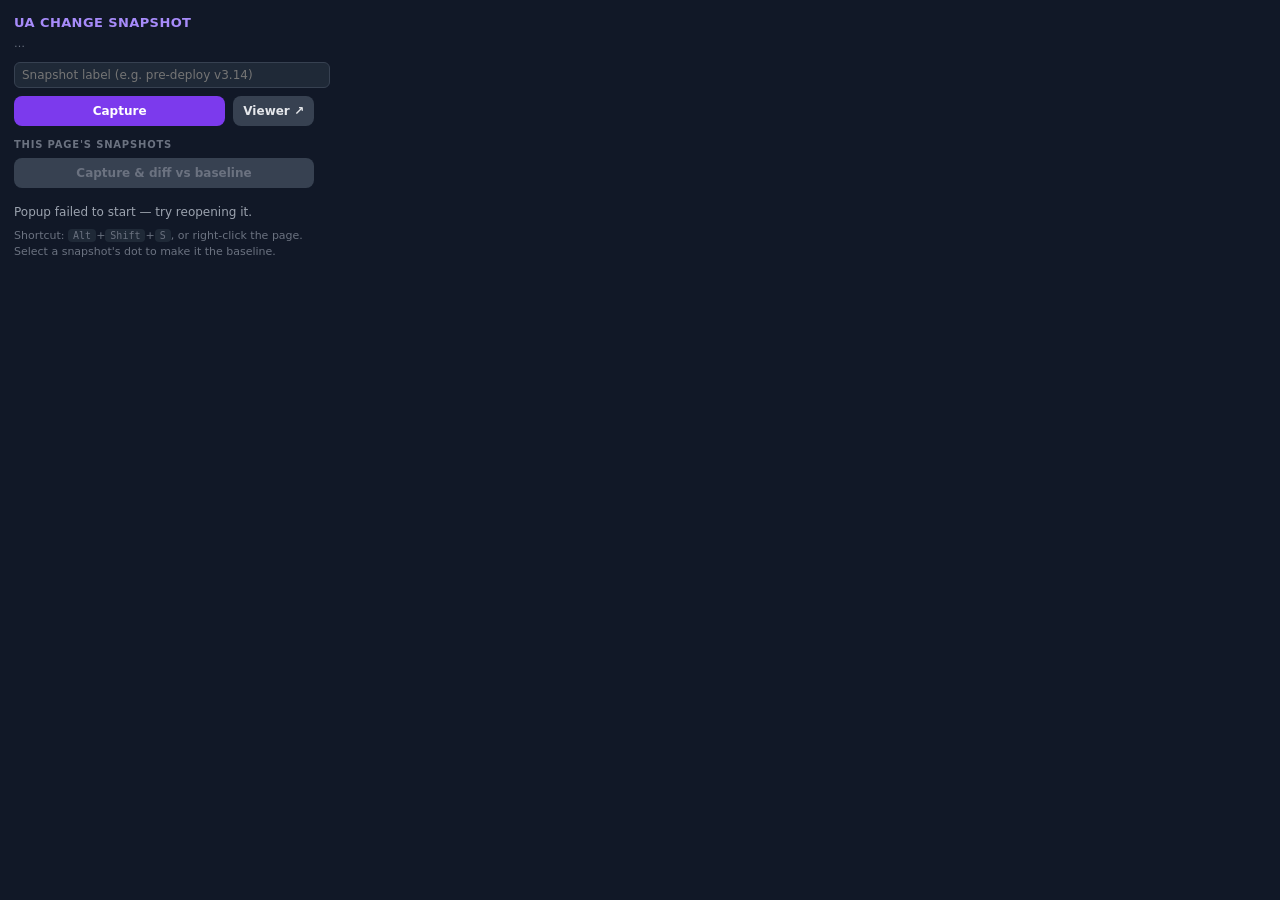
==== popup/popup.html @ 267c85a6 "feat: UA Change Snapshot v1.0.0 — scroll-and-stitch capture, DOM+pixel diff, overlay viewer, markdow" ====
<!DOCTYPE html>
<html>
<head>
  <meta charset="utf-8" />
  <style>
    :root { color-scheme: dark; }
    body {
      width: 300px; margin: 0; padding: 14px;
      font: 13px/1.4 system-ui, sans-serif; color: #e5e7eb;
      background: #111827;
    }
    h1 { font-size: 13px; margin: 0 0 10px; color: #a78bfa; letter-spacing: .4px; }
    .page { font-size: 11px; color: #6b7280; margin: -6px 0 10px; overflow: hidden; text-overflow: ellipsis; white-space: nowrap; }
    .row { display: flex; gap: 8px; margin-bottom: 10px; }
    button {
      padding: 8px 10px; border: 0; border-radius: 8px; cursor: pointer;
      font: 600 12px system-ui, sans-serif;
    }
    #capture { flex: 1; background: #7c3aed; color: #fff; }
    #capture:hover { background: #6d28d9; }
    #open { background: #374151; color: #e5e7eb; }
    #open:hover { background: #4b5563; }
    input[type="text"] {
      width: 100%; background: #1f2937; color: #e5e7eb; border: 1px solid #374151;
      border-radius: 6px; padding: 5px 7px; font: 12px system-ui; margin-bottom: 8px;
    }
    h2 { font-size: 10px; margin: 12px 0 6px; color: #6b7280; text-transform: uppercase; letter-spacing: .8px; }
    .snap {
      display: flex; align-items: center; gap: 8px; padding: 6px 8px; margin-bottom: 4px;
      background: #1f2937; border-radius: 8px; cursor: pointer;
    }
    .snap.sel { outline: 1px solid #7c3aed; }
    .snap .radio { width: 12px; height: 12px; border-radius: 50%; border: 2px solid #6b7280; flex: none; }
    .snap.sel .radio { border-color: #7c3aed; background: #7c3aed; }
    .snap .meta { flex: 1; min-width: 0; }
    .snap .lbl { font-size: 12px; color: #e5e7eb; overflow: hidden; text-overflow: ellipsis; white-space: nowrap; }
    .snap .sub { font-size: 10px; color: #6b7280; }
    .snap .del { background: none; border: 0; color: #9ca3af; cursor: pointer; font-size: 13px; padding: 0 2px; }
    .snap .del:hover { color: #f87171; }
    #diffbtn { width: 100%; background: #0e7490; color: #fff; margin-bottom: 8px; }
    #diffbtn:hover { background: #155e75; }
    #diffbtn:disabled { background: #374151; color: #6b7280; cursor: default; }
    .empty { color: #6b7280; font-size: 11px; }
    #stats { margin-top: 8px; font-size: 12px; color: #9ca3af; min-height: 16px; }
    #stats b { color: #22d3ee; }
    .hint { margin-top: 8px; font-size: 11px; color: #6b7280; }
    kbd { background: #1f2937; border-radius: 4px; padding: 1px 5px; font-size: 10px; }
  </style>
</head>
<body>
  <h1>UA CHANGE SNAPSHOT</h1>
  <div class="page" id="page">…</div>
  <input id="label" type="text" placeholder="Snapshot label (e.g. pre-deploy v3.14)" maxlength="60" />
  <div class="row">
    <button id="capture">Capture</button>
    <button id="open">Viewer ↗</button>
  </div>
  <h2>This page's snapshots</h2>
  <div id="list"></div>
  <button id="diffbtn" disabled>Capture &amp; diff vs baseline</button>
  <div id="stats"></div>
  <div class="hint">Shortcut: <kbd>Alt</kbd>+<kbd>Shift</kbd>+<kbd>S</kbd>, or right-click the page.<br />Select a snapshot's dot to make it the baseline.</div>
  <script type="module" src="popup.js"></script>
</body>
</html>
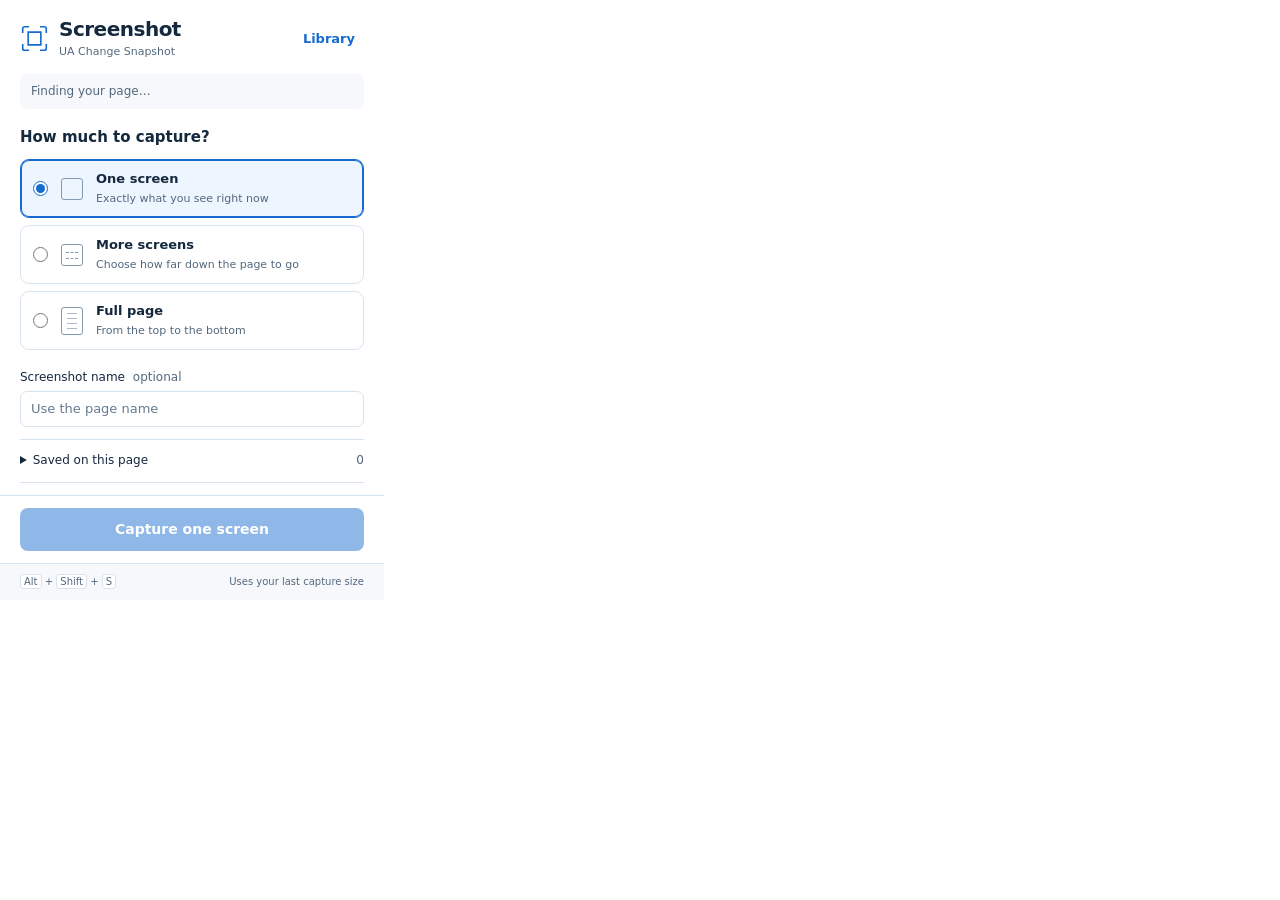
==== commit b5c6124e: "Refactor popup UI and logic for screenshot capturing - Updated popup.html to enhance the layout and " ====
--- a/popup/popup.html
+++ b/popup/popup.html
@@ -1,65 +1,31 @@
-<!DOCTYPE html>
-<html>
-<head>
-  <meta charset="utf-8" />
-  <style>
-    :root { color-scheme: dark; }
-    body {
-      width: 300px; margin: 0; padding: 14px;
-      font: 13px/1.4 system-ui, sans-serif; color: #e5e7eb;
-      background: #111827;
-    }
-    h1 { font-size: 13px; margin: 0 0 10px; color: #a78bfa; letter-spacing: .4px; }
-    .page { font-size: 11px; color: #6b7280; margin: -6px 0 10px; overflow: hidden; text-overflow: ellipsis; white-space: nowrap; }
-    .row { display: flex; gap: 8px; margin-bottom: 10px; }
-    button {
-      padding: 8px 10px; border: 0; border-radius: 8px; cursor: pointer;
-      font: 600 12px system-ui, sans-serif;
-    }
-    #capture { flex: 1; background: #7c3aed; color: #fff; }
-    #capture:hover { background: #6d28d9; }
-    #open { background: #374151; color: #e5e7eb; }
-    #open:hover { background: #4b5563; }
-    input[type="text"] {
-      width: 100%; background: #1f2937; color: #e5e7eb; border: 1px solid #374151;
-      border-radius: 6px; padding: 5px 7px; font: 12px system-ui; margin-bottom: 8px;
-    }
-    h2 { font-size: 10px; margin: 12px 0 6px; color: #6b7280; text-transform: uppercase; letter-spacing: .8px; }
-    .snap {
-      display: flex; align-items: center; gap: 8px; padding: 6px 8px; margin-bottom: 4px;
-      background: #1f2937; border-radius: 8px; cursor: pointer;
-    }
-    .snap.sel { outline: 1px solid #7c3aed; }
-    .snap .radio { width: 12px; height: 12px; border-radius: 50%; border: 2px solid #6b7280; flex: none; }
-    .snap.sel .radio { border-color: #7c3aed; background: #7c3aed; }
-    .snap .meta { flex: 1; min-width: 0; }
-    .snap .lbl { font-size: 12px; color: #e5e7eb; overflow: hidden; text-overflow: ellipsis; white-space: nowrap; }
-    .snap .sub { font-size: 10px; color: #6b7280; }
-    .snap .del { background: none; border: 0; color: #9ca3af; cursor: pointer; font-size: 13px; padding: 0 2px; }
-    .snap .del:hover { color: #f87171; }
-    #diffbtn { width: 100%; background: #0e7490; color: #fff; margin-bottom: 8px; }
-    #diffbtn:hover { background: #155e75; }
-    #diffbtn:disabled { background: #374151; color: #6b7280; cursor: default; }
-    .empty { color: #6b7280; font-size: 11px; }
-    #stats { margin-top: 8px; font-size: 12px; color: #9ca3af; min-height: 16px; }
-    #stats b { color: #22d3ee; }
-    .hint { margin-top: 8px; font-size: 11px; color: #6b7280; }
-    kbd { background: #1f2937; border-radius: 4px; padding: 1px 5px; font-size: 10px; }
-  </style>
-</head>
-<body>
-  <h1>UA CHANGE SNAPSHOT</h1>
-  <div class="page" id="page">…</div>
-  <input id="label" type="text" placeholder="Snapshot label (e.g. pre-deploy v3.14)" maxlength="60" />
-  <div class="row">
-    <button id="capture">Capture</button>
-    <button id="open">Viewer ↗</button>
+<!doctype html>
+<html lang="en"><head>
+  <meta charset="utf-8"><meta name="viewport" content="width=device-width, initial-scale=1">
+  <title>Screenshot · UA</title><link rel="stylesheet" href="popup.css">
+</head><body>
+  <header><div class="brand"><svg aria-hidden="true" viewBox="0 0 32 32"><path d="M10 3H5a2 2 0 0 0-2 2v5m19-7h5a2 2 0 0 1 2 2v5M3 22v5a2 2 0 0 0 2 2h5m19-7v5a2 2 0 0 1-2 2h-5M9 9h14v14H9z"/></svg><div><h1>Screenshot</h1><span>UA Change Snapshot</span></div></div><button id="open" class="quiet" type="button">Library</button></header>
+  <main>
+    <div id="page" class="page">Finding your page…</div>
+    <fieldset id="sizes"><legend>How much to capture?</legend>
+      <label class="choice"><input type="radio" name="mode" value="viewport" checked><span class="frame-icon one" aria-hidden="true"></span><span><strong>One screen</strong><small>Exactly what you see right now</small></span></label>
+      <label class="choice"><input type="radio" name="mode" value="screens"><span class="frame-icon many" aria-hidden="true"></span><span><strong>More screens</strong><small>Choose how far down the page to go</small></span></label>
+      <label class="choice"><input type="radio" name="mode" value="full"><span class="frame-icon full" aria-hidden="true"></span><span><strong>Full page</strong><small>From the top to the bottom</small></span></label>
+    </fieldset>
+    <div id="range" class="range" hidden>
+      <div class="range-row"><label for="count">Number of screens</label><div class="stepper"><button id="less" type="button" aria-label="One fewer screen">−</button><input id="count" type="number" min="1" max="20" value="3" aria-describedby="range-note"><button id="more" type="button" aria-label="One more screen">+</button></div></div>
+      <div class="range-row"><label for="start">Start at</label><select id="start"><option value="current">My current position</option><option value="top">Top of the page</option></select></div>
+      <p id="range-note">Screens are joined into one long image. Stops at the page bottom.</p>
+    </div>
+    <div class="name-field"><label for="label">Screenshot name <span>optional</span></label><input id="label" type="text" maxlength="60" placeholder="Use the page name"></div>
+    <section id="result" class="result" hidden aria-label="Captured screenshot"><button id="preview-thumb" class="thumbnail" type="button" aria-label="Preview the latest screenshot"><img id="thumbnail" alt="Latest screenshot"></button><div class="result-info"><strong>Screenshot ready</strong><span id="dimensions"></span><div class="result-actions"><button id="preview" class="quiet" type="button">Preview</button><a id="download" class="download" download>Download PNG</a></div></div></section>
+    <details id="history"><summary>Saved on this page <span id="saved-count">0</span></summary><div id="list"></div></details>
+    <details id="compare"><summary>Compare changes</summary><p>Choose a saved screenshot as your baseline, then capture again using the same size and start position.</p><select id="baseline" aria-label="Comparison baseline"><option value="">Choose a baseline</option></select><button id="diffbtn" class="secondary" type="button" disabled>Capture &amp; compare</button></details>
+  </main>
+  <div class="capture-dock">
+    <button id="capture" class="primary" type="button" disabled>Capture one screen</button>
+    <div id="progress-box" class="progress-box" hidden><div class="progress-heading"><span id="progress-label">Preparing…</span><button id="cancel" class="quiet" type="button">Cancel</button></div><progress id="progress" value="0" max="1" aria-label="Screenshot progress"></progress><p>Keep this page active. Your scroll position will be restored.</p></div>
+    <div id="stats" class="status" role="status" aria-live="polite"></div>
   </div>
-  <h2>This page's snapshots</h2>
-  <div id="list"></div>
-  <button id="diffbtn" disabled>Capture &amp; diff vs baseline</button>
-  <div id="stats"></div>
-  <div class="hint">Shortcut: <kbd>Alt</kbd>+<kbd>Shift</kbd>+<kbd>S</kbd>, or right-click the page.<br />Select a snapshot's dot to make it the baseline.</div>
+  <footer><span><kbd>Alt</kbd> + <kbd>Shift</kbd> + <kbd>S</kbd></span><span>Uses your last capture size</span></footer>
   <script type="module" src="popup.js"></script>
-</body>
-</html>
+</body></html>
--- a/popup/popup.css
+++ b/popup/popup.css
@@ -0,0 +1,12 @@
+:root{color-scheme:light;--ink:#14283e;--muted:#53687d;--blue:#176bce;--line:#d7e3ef;--paper:#fff;--wash:#f6f8fc}
+*{box-sizing:border-box}html{width:var(--popup-width,384px);height:var(--popup-height,600px);overflow:hidden}body{width:100%;height:100%;margin:0;background:var(--paper);color:var(--ink);font:13px/1.45 "Segoe UI",system-ui,sans-serif}button,input,select{font:inherit}button{cursor:pointer;border:0}button:disabled{opacity:.48;cursor:default}:focus-visible{outline:3px solid #80b8f5;outline-offset:3px}
+header{padding:18px 20px 14px;display:flex;align-items:center;justify-content:space-between;gap:10px}.brand{display:flex;align-items:center;gap:10px}.brand svg{width:29px;height:29px;fill:none;stroke:var(--blue);stroke-width:1.8}h1{font-size:20px;font-weight:650;line-height:1.15;margin:0 0 3px;letter-spacing:-.5px}.brand span{font-size:11px;color:var(--muted)}main{padding:0 20px 12px}.quiet{min-height:32px;padding:5px 9px;color:var(--blue);background:transparent;border-radius:6px;font-weight:600}.quiet:hover{background:#edf5ff}
+.page{padding:9px 11px;background:var(--wash);border-radius:7px;color:var(--muted);white-space:nowrap;overflow:hidden;text-overflow:ellipsis;font-size:12px;margin-bottom:18px}fieldset{border:0;margin:0;padding:0;min-width:0}legend{font-size:15px;font-weight:650;padding:0;margin-bottom:10px}.choice{display:flex;align-items:center;gap:13px;min-height:59px;padding:10px 12px;border:1px solid var(--line);margin-bottom:7px;border-radius:9px;cursor:pointer}.choice:hover{background:var(--wash)}.choice:has(input:checked){background:#edf5ff;border-color:var(--blue);box-shadow:inset 0 0 0 1px var(--blue)}.choice input{margin:0;width:15px;height:15px;accent-color:var(--blue);flex:none}.choice strong,.choice small{display:block}.choice strong{font-size:13px;font-weight:600}.choice small{color:var(--muted);font-size:11px;margin-top:2px}
+.frame-icon{width:22px;height:22px;border:1.5px solid #839ab1;border-radius:3px;flex:none;position:relative}.frame-icon.many::after{content:"";position:absolute;left:4px;right:4px;top:7px;height:5px;border-top:1px dashed #839ab1;border-bottom:1px dashed #839ab1}.frame-icon.full{height:28px}.frame-icon.full::after{content:"";position:absolute;top:5px;bottom:5px;left:5px;right:5px;background:repeating-linear-gradient(to bottom,#a9bacb 0,#a9bacb 1px,transparent 1px,transparent 5px)}
+.range{padding:8px 0 3px}.range-row{display:flex;justify-content:space-between;gap:12px;align-items:center;margin-bottom:10px}.range-row label{font-weight:500}.stepper{display:flex;border:1px solid var(--line);border-radius:7px;overflow:hidden}.stepper button{min-width:32px;height:32px;background:var(--wash);color:var(--ink);font-size:19px}.stepper input{width:42px;border:0;padding:0;text-align:center;appearance:textfield}.stepper input::-webkit-inner-spin-button{appearance:none}select{min-height:34px;max-width:190px;border:1px solid var(--line);border-radius:7px;color:var(--ink);background:var(--paper);padding:5px 9px}.range p,details p{color:var(--muted);font-size:11px;margin:0 0 8px}
+.name-field{margin:12px 0}.name-field label{display:block;font-size:12px;font-weight:500;margin-bottom:5px}.name-field label span{color:var(--muted);font-weight:400;margin-left:4px}.name-field input{width:100%;min-height:36px;border:1px solid var(--line);border-radius:7px;padding:7px 10px;color:var(--ink);background:var(--paper)}.name-field input::placeholder{color:#647b91}.primary{width:100%;min-height:43px;color:white;background:var(--blue);border-radius:8px;font-size:14px;font-weight:600}.primary:hover:not(:disabled){background:#1056ab}.secondary{width:100%;min-height:36px;border:1px solid var(--line);border-radius:7px;background:var(--wash);color:var(--ink);font-weight:600}
+.progress-box{margin-top:10px}.progress-heading{display:flex;justify-content:space-between;gap:8px;align-items:center;font-size:12px}progress{display:block;width:100%;height:6px;appearance:none;margin:5px 0 8px}progress::-webkit-progress-bar{background:var(--wash);border-radius:5px}progress::-webkit-progress-value{background:var(--blue);border-radius:5px}.progress-box p{color:var(--muted);margin:0;font-size:11px}.status{font-size:12px;margin-top:9px;overflow-wrap:anywhere}.status:empty{display:none}.status[data-kind="error"]{color:#a32632;background:#fff0f1;padding:9px;border-radius:7px}.status[data-kind="success"]{color:#216448}
+.result{display:flex;gap:12px;align-items:center;margin-top:13px;padding:12px;background:var(--wash);border-radius:9px}.thumbnail{width:72px;height:76px;padding:0;border:1px solid var(--line);border-radius:5px;overflow:hidden;background:white;flex:none}.thumbnail img{width:100%;height:100%;object-fit:cover;object-position:top;display:block}.result-info{min-width:0}.result-info strong,.result-info>span{display:block}.result-info>span{color:var(--muted);font-size:11px;margin:3px 0}.result-actions{display:flex;align-items:center;gap:4px;margin-left:-9px;font-size:12px}.download{color:var(--blue);text-decoration:none;font-weight:600;padding:7px 4px;cursor:pointer}.download:hover{text-decoration:underline}
+details{margin-top:12px;border-top:1px solid var(--line);padding-top:12px}summary{cursor:pointer;font-weight:500;font-size:12px}summary span{float:right;color:var(--muted)}details p{margin:8px 0}#baseline{width:100%;max-width:none;margin-bottom:8px}#list{max-height:180px;overflow:auto;margin-top:8px}.saved-row{display:flex;align-items:center;gap:7px;padding:6px 0}.saved-open{text-align:left;flex:1;min-width:0;padding:4px 0;background:transparent;color:var(--ink)}.saved-open strong{display:block;overflow:hidden;text-overflow:ellipsis;white-space:nowrap;font-size:12px;font-weight:500}.saved-open small{color:var(--muted);font-size:11px}.delete{width:32px;height:32px;background:transparent;color:var(--muted);border-radius:5px}.delete:hover{background:#fff0f1;color:#a32632}.empty{font-size:12px;padding:8px 0;color:var(--muted)}footer{padding:11px 20px;background:var(--wash);border-top:1px solid var(--line);display:flex;align-items:center;justify-content:space-between;gap:5px;color:var(--muted);font-size:10px}kbd{font:inherit;border:1px solid var(--line);background:white;padding:1px 3px;border-radius:3px}[hidden]{display:none!important}
+@media(max-width:340px){header{padding:16px}main{padding-left:16px;padding-right:16px}.choice{gap:9px}.result-actions{gap:0}footer{padding:10px 16px;flex-wrap:wrap}}@media(prefers-reduced-motion:no-preference){.choice,.primary{transition:background .12s,border-color .12s}}
+body{display:flex;flex-direction:column;overflow:hidden}header,footer,.capture-dock{flex:none}main{min-width:0;min-height:0;overflow-y:auto;overflow-x:hidden;flex:1}.capture-dock{padding:12px 20px;border-top:1px solid var(--line);background:var(--paper)}.brand{min-width:0}.brand svg{flex:none}.brand span{display:block}.choice>span:last-child{min-width:0}.range-row>*{min-width:0}.range-row select{flex:1}.stepper{flex:none}#baseline{min-width:0}.result-actions{flex-wrap:wrap}@media(max-width:340px){.capture-dock{padding:12px 16px}}@media(max-width:280px){header{padding:12px;gap:4px}.brand{gap:7px}.brand svg{width:24px;height:24px}h1{font-size:18px}.brand span{font-size:10px}main{padding-left:12px;padding-right:12px}.choice{padding:9px;gap:7px}.range-row{flex-wrap:wrap;gap:6px}.range-row select{flex-basis:100%;max-width:none}.capture-dock{padding:10px 12px}footer{padding:8px 12px}.result{padding:9px;gap:8px}.thumbnail{width:48px;height:60px}}
